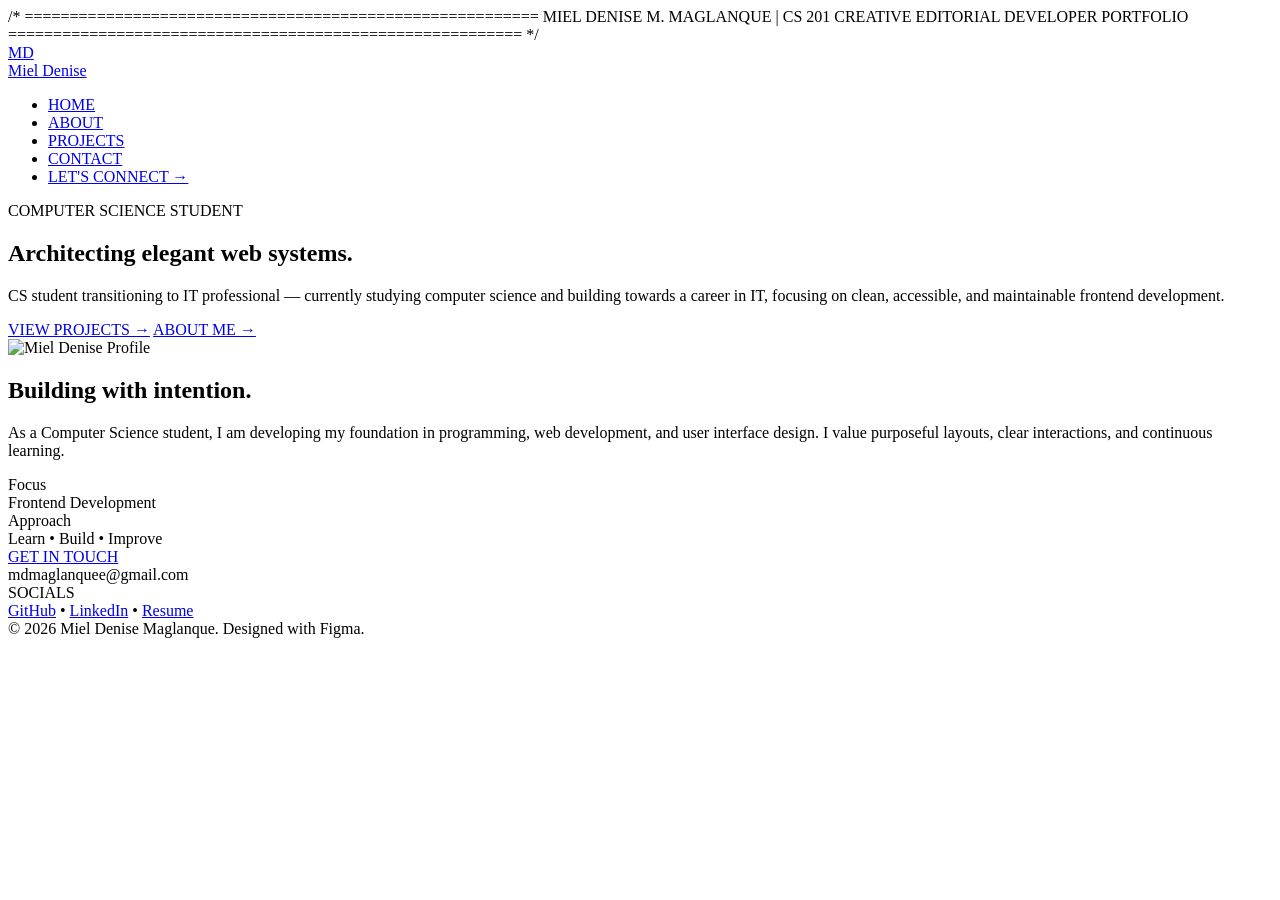
==== index.html @ 734ed011 "Add files via upload" ====
/* =========================================================
   MIEL DENISE M. MAGLANQUE | CS 201
   CREATIVE EDITORIAL DEVELOPER PORTFOLIO
========================================================= */

<!DOCTYPE html>
<html lang="en">
<head>
  <meta charset="UTF-8">
  <meta name="viewport" content="width=device-width, initial-scale=1.0">
  <title>Miel Denise | Portfolio</title>
  <link rel="stylesheet" href="css/style.css">
</head>
<body>

  <!-- Site Header -->
  <header class="site-header">
    <div class="container nav-container">
      <a href="index.html" class="brand-logo">
        <div class="logo-circle">MD</div>
        <span class="brand-name">Miel Denise</span>
      </a>
      <nav>
        <ul class="nav-menu">
          <li><a href="index.html" class="nav-link active">HOME</a></li>
          <li><a href="about.html" class="nav-link">ABOUT</a></li>
          <li><a href="projects.html" class="nav-link">PROJECTS</a></li>
          <li><a href="contact.html" class="nav-link">CONTACT</a></li>
          <li><a href="contact.html" class="btn-connect-header">LET'S CONNECT &rarr;</a></li>
        </ul>
      </nav>
    </div>
  </header>

  <main class="container">
    <!-- Hero Section -->
    <section class="hero-section">
      <div class="hero-content">
        <div class="hero-subtag">COMPUTER SCIENCE STUDENT</div>
        <h1 class="hero-title">Architecting elegant web systems.</h1>
        <p class="hero-description">
          CS student transitioning to IT professional &mdash; currently studying computer science and building towards a career in IT, focusing on clean, accessible, and maintainable frontend development.
        </p>
        <div class="hero-actions">
          <a href="projects.html" class="btn-primary">VIEW PROJECTS &rarr;</a>
          <a href="about.html" class="btn-secondary">ABOUT ME &rarr;</a>
        </div>
      </div>
      <div class="hero-image-wrapper">
        <div class="hero-image-bg"></div>
        <img src="img/home-pic.jpg" alt="Miel Denise Profile" class="hero-img">
      </div>
    </section>

    <!-- Statement Section -->
    <section class="statement-section">
      <div class="statement-grid">
        <div>
          <h2 class="statement-heading">Building with intention.</h2>
          <p class="statement-text">
            As a Computer Science student, I am developing my foundation in programming, web development, and user interface design. I value purposeful layouts, clear interactions, and continuous learning.
          </p>
        </div>
        <div class="statement-meta">
          <div>
            <div class="meta-label">Focus</div>
            <div class="meta-value">Frontend Development</div>
          </div>
          <div>
            <div class="meta-label">Approach</div>
            <div class="meta-value">Learn &bull; Build &bull; Improve</div>
          </div>
        </div>
      </div>
    </section>
  </main>

  <!-- Site Footer -->
<footer class="site-footer">
    <div class="container">
      <div class="footer-grid">

        <div>
          <div class="footer-col-title">
            <a href="contact.html" class="footer-title-link">GET IN TOUCH</a>
          </div>
          <span class="footer-col-link">mdmaglanquee@gmail.com</span>
        </div>

        <div>
          <div class="footer-col-title">SOCIALS</div>
          <div class="footer-social-links">
            <a href="https://github.com/mieldenise" target="_blank">GitHub</a> &bull;
            <a href="https://www.linkedin.com/in/miel-denise-maglanque-66a54034a" target="_blank">LinkedIn</a> &bull;
            <a href="resume.pdf" target="_blank">Resume</a>
          </div>
        </div>

      </div>

      <div class="footer-copyright">
        &copy; 2026 Miel Denise Maglanque. Designed with Figma.
      </div>
    </div>
  </footer>

  <script src="js/main.js"></script>
</body>
</html>
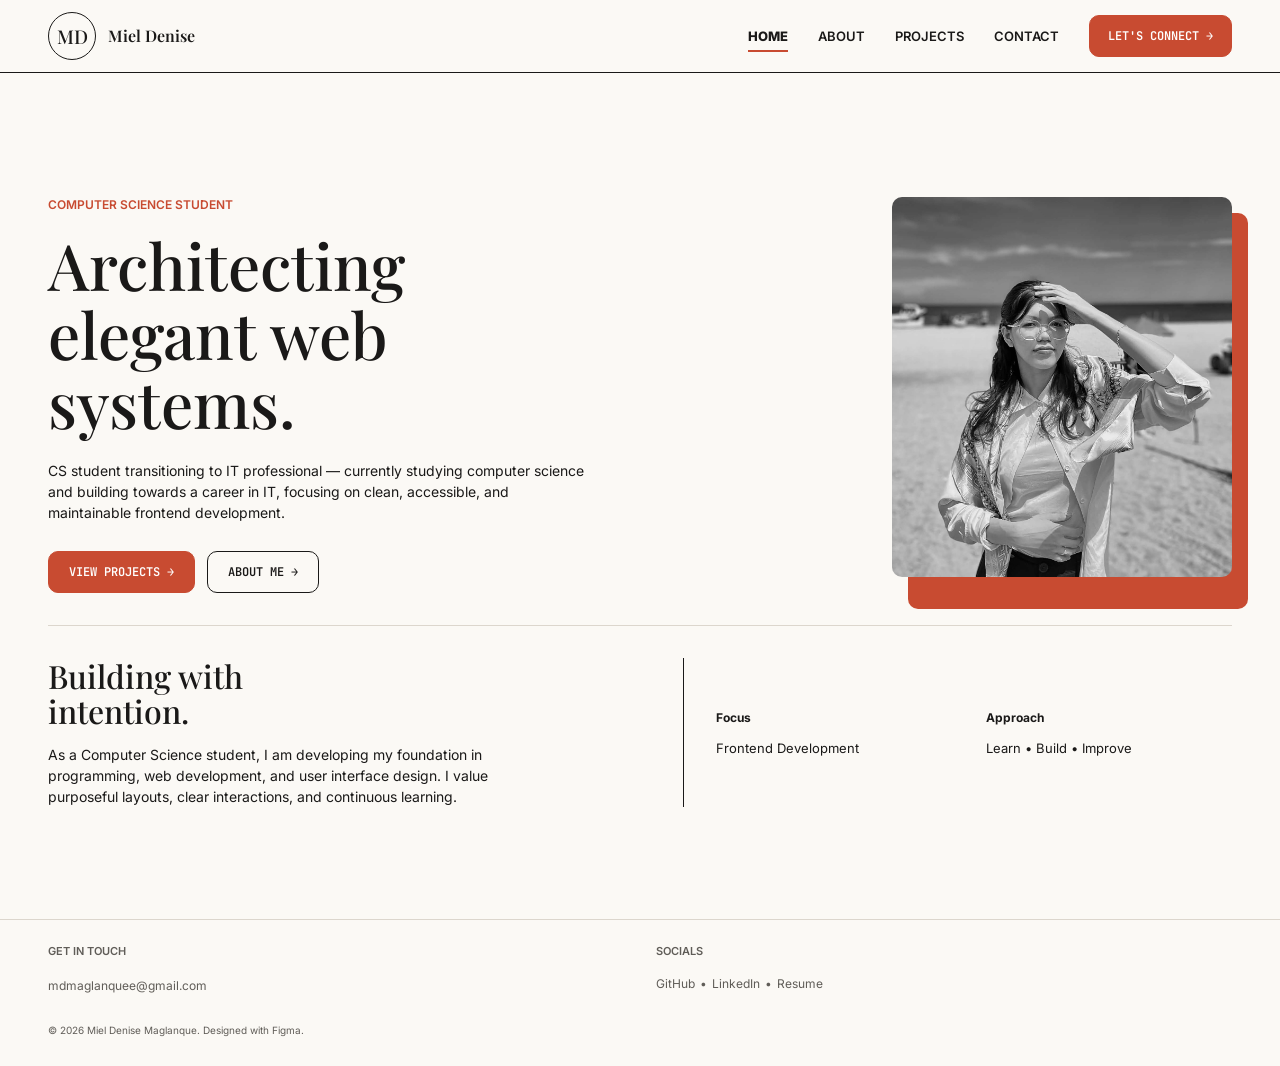
==== commit 38ff2bdf: "Update index.html" ====
--- a/index.html
+++ b/index.html
@@ -1,7 +1,7 @@
-/* =========================================================
+<!-- =========================================================
    MIEL DENISE M. MAGLANQUE | CS 201
    CREATIVE EDITORIAL DEVELOPER PORTFOLIO
-========================================================= */
+========================================================= -->
 
 <!DOCTYPE html>
 <html lang="en">
@@ -106,4 +106,4 @@
 
   <script src="js/main.js"></script>
 </body>
-</html>+</html>
--- a/css/style.css
+++ b/css/style.css
@@ -0,0 +1,2454 @@
+
+/* =========================================================
+   MIEL DENISE M. MAGLANQUE | CS 201
+   CREATIVE EDITORIAL DEVELOPER PORTFOLIO
+========================================================= */
+
+@import url('https://fonts.googleapis.com/css2?family=Inter:wght@400;500;600;700;800&family=JetBrains+Mono:wght@400;500;600;700&family=Playfair+Display:ital,wght@0,400;0,500;0,600;0,700;1,400;1,500&display=swap');
+
+:root {
+
+  /* Color System */
+  --color-white: #FFFFFF;
+
+  --bg-primary: #FBF9F5;
+  --bg-surface: #F1ECE1;
+
+  --text-main: #1A1918;
+  --text-muted: #605D58;
+
+  --accent-primary: #C84B31;
+  --accent-hover: #9E3A25;
+
+  --border-color: #1A1918;
+  --border-subtle: #DCD6CD;
+
+  /* Typography */
+  --font-display: 'Playfair Display', Georgia, serif;
+  --font-body: 'Inter', Arial, sans-serif;
+  --font-mono: 'JetBrains Mono', monospace;
+
+  /* Font Sizes */
+  --display-size: 64px;
+  --h1-size: 48px;
+  --h2-size: 32px;
+  --h3-size: 20px;
+
+  --body-size: 14px;
+  --nav-size: 15px;
+  --small-size: 12px;
+  --button-size: 12px;
+
+  /* Spacing System */
+  --space-1: 4px;
+  --space-2: 8px;
+  --space-3: 12px;
+  --space-4: 16px;
+  --space-5: 24px;
+  --space-6: 32px;
+  --space-7: 40px;
+  --space-8: 48px;
+  --space-9: 64px;
+  --space-10: 80px;
+
+  /* Layout */
+  --container-width: 1200px;
+  --desktop-padding: 48px;
+  --tablet-padding: 40px;
+  --mobile-padding: 16px;
+
+  /* Border Radius */
+  --radius: 10px;
+
+  /* Transitions */
+  --transition: 0.25s ease;
+
+}
+
+
+/* =========================================================
+   RESET & BASE STYLES
+========================================================= */
+
+*,
+*::before,
+*::after {
+  box-sizing: border-box;
+  margin: 0;
+  padding: 0;
+}
+
+html {
+  scroll-behavior: smooth;
+  font-size: 16px;
+}
+
+body {
+  background: var(--bg-primary);
+  color: var(--text-main);
+  font-family: var(--font-body);
+  font-size: var(--body-size);
+  line-height: 1.5;
+  min-height: 100vh;
+  overflow-x: hidden;
+}
+
+img {
+  display: block;
+  max-width: 100%;
+}
+
+a {
+  color: inherit;
+  text-decoration: none;
+}
+
+button,
+input,
+textarea {
+  font: inherit;
+}
+
+button {
+  cursor: pointer;
+}
+
+ul,
+ol {
+  list-style: none;
+}
+
+p {
+  color: var(--text-main);
+}
+
+::selection {
+  background: var(--accent-primary);
+  color: var(--color-white);
+}
+
+
+/* =========================================================
+   TYPOGRAPHY
+========================================================= */
+
+h1,
+h2,
+h3,
+h4,
+h5,
+h6 {
+  color: var(--text-main);
+  font-family: var(--font-display);
+  font-weight: 500;
+  line-height: 1.1;
+}
+
+h1 {
+  font-size: var(--h1-size);
+}
+
+h2 {
+  font-size: var(--h2-size);
+}
+
+h3 {
+  font-size: var(--h3-size);
+}
+
+p {
+  font-family: var(--font-body);
+  font-size: var(--body-size);
+  line-height: 1.45;
+}
+
+.section-tag,
+.hero-subtag,
+.meta-label,
+.footer-col-title,
+.process-step-num,
+.process-step-title,
+.meta-group-title {
+  font-family: var(--font-body);
+}
+
+
+/* =========================================================
+  DITOOOOOOOOO CONTAINER & LAYOUT
+========================================================= */
+
+.container {
+  width: min(
+    calc(100% - (var(--desktop-padding) * 2)),
+    var(--container-width)
+  );
+
+  margin-inline: auto;
+}
+
+
+/* =========================================================
+   HEADER / NAVIGATION HERE
+========================================================= */
+
+.site-header {
+  width: 100%;
+  background: var(--bg-primary);
+  border-bottom: 1px solid var(--border-color);
+}
+
+.nav-container {
+  min-height: 72px;
+
+  display: flex;
+  align-items: center;
+  justify-content: space-between;
+
+  gap: 32px;
+}
+
+
+/* Brand */
+
+.brand-logo {
+  display: inline-flex;
+  align-items: center;
+  gap: 12px;
+
+  flex-shrink: 0;
+}
+
+.logo-circle {
+  width: 48px;
+  height: 48px;
+
+  border: 1px solid var(--border-color);
+  border-radius: 50%;
+
+  display: flex;
+  align-items: center;
+  justify-content: center;
+
+  font-family: var(--font-display);
+  font-size: 19px;
+  font-weight: 500;
+
+  color: var(--text-main);
+  background: var(--bg-primary);
+}
+
+.brand-name {
+  font-family: var(--font-display);
+  font-size: 16px;
+  font-weight: 600;
+  white-space: nowrap;
+}
+
+
+/* Desktop Navigation */
+
+nav {
+  margin-left: auto;
+}
+
+.nav-menu {
+  display: flex;
+  align-items: center;
+  justify-content: flex-end;
+
+  gap: 30px;
+}
+
+.nav-link {
+  position: relative;
+
+  display: inline-block;
+
+  padding: 26px 0;
+
+  font-family: var(--font-body);
+  font-size: 13px;
+  font-weight: 600;
+  line-height: 1;
+
+  color: var(--text-main);
+
+  transition:
+    color var(--transition),
+    font-weight var(--transition);
+}
+
+/* Hover */
+
+.nav-link:hover {
+  color: var(--accent-primary);
+}
+
+/* Selected / Active */
+
+.nav-link.active {
+  font-weight: 800;
+}
+
+/* Terracotta active underline */
+
+.nav-link.active::after {
+  content: '';
+
+  position: absolute;
+  left: 0;
+  right: 0;
+  bottom: 17px;
+
+  height: 2px;
+
+  background: var(--accent-primary);
+}
+
+
+/* Header Connect Button */
+
+.btn-connect-header {
+  display: inline-flex;
+  align-items: center;
+  justify-content: center;
+
+  padding: 11px 18px;
+
+  border: 1px solid var(--accent-primary);
+  border-radius: var(--radius);
+
+  background: var(--accent-primary);
+  color: var(--color-white);
+
+  font-family: var(--font-mono);
+  font-size: var(--button-size);
+  font-weight: 600;
+  white-space: nowrap;
+
+  transition:
+    background var(--transition),
+    border-color var(--transition),
+    transform var(--transition);
+}
+
+.btn-connect-header:hover {
+  background: var(--accent-hover);
+  border-color: var(--accent-hover);
+  color: var(--color-white);
+  transform: translateY(-1px);
+}
+
+
+/* Mobile Menu Toggle */
+
+.mobile-menu-toggle {
+  display: none;
+
+  width: 40px;
+  height: 40px;
+
+  align-items: center;
+  justify-content: center;
+
+  border: 0;
+  background: transparent;
+
+  color: var(--text-main);
+}
+
+.hamburger-icon {
+  width: 20px;
+
+  display: flex;
+  flex-direction: column;
+  gap: 4px;
+}
+
+.hamburger-icon span {
+  display: block;
+
+  width: 100%;
+  height: 1.5px;
+
+  background: var(--text-main);
+}
+
+
+/* =========================================================
+   SHARED COMPONENTS HERREEEEE
+========================================================= */
+
+/* Section Labels */
+
+.section-tag,
+.hero-subtag {
+  color: var(--accent-primary);
+
+  font-family: var(--font-body);
+  font-size: 12px;
+  font-weight: 600;
+  line-height: 1.4;
+
+  letter-spacing: 0;
+  text-transform: uppercase;
+}
+
+
+/* Buttons */
+
+.btn-primary,
+.btn-secondary {
+  display: inline-flex;
+  align-items: center;
+  justify-content: center;
+
+  min-height: 40px;
+  padding: 11px 20px;
+
+  border-radius: var(--radius);
+
+  font-family: var(--font-mono);
+  font-size: var(--button-size);
+  font-weight: 600;
+
+  transition:
+    background var(--transition),
+    color var(--transition),
+    border-color var(--transition),
+    transform var(--transition);
+}
+
+.btn-primary {
+  background: var(--accent-primary);
+  color: var(--color-white);
+  border: 1px solid var(--accent-primary);
+}
+
+.btn-primary:hover {
+  background: var(--accent-hover);
+  border-color: var(--accent-hover);
+  transform: translateY(-1px);
+}
+
+.btn-secondary {
+  background: transparent;
+  color: var(--text-main);
+  border: 1px solid var(--border-color);
+}
+
+.btn-secondary:hover {
+  background: var(--text-main);
+  color: var(--color-white);
+}
+
+
+/* Shared Focus Style */
+
+button:focus-visible,
+a:focus-visible,
+input:focus-visible,
+textarea:focus-visible {
+  outline: 2px solid var(--accent-primary);
+  outline-offset: 4px;
+}
+
+
+/* Dividers */
+
+.section-divider {
+  border: 0;
+  border-top: 1px solid var(--border-subtle);
+  margin: var(--space-6) 0;
+}
+
+
+/* =========================================================
+   HOME PAGE NEOWWWWWWWWW
+========================================================= */
+
+
+/* Hero Section */
+
+.hero-section {
+  display: grid;
+  grid-template-columns: minmax(0, 1fr) minmax(280px, 0.72fr);
+  align-items: center;
+
+  gap: 56px;
+
+  padding: 76px 0 32px;
+
+  border-bottom: 1px solid var(--border-subtle);
+}
+
+.hero-content {
+  min-width: 0;
+}
+
+.hero-subtag {
+  margin-bottom: 16px;
+}
+
+.hero-title {
+  max-width: 570px;
+
+  margin-bottom: 22px;
+
+  font-family: var(--font-display);
+  font-size: var(--display-size);
+  font-weight: 500;
+  line-height: 1.08;
+}
+
+.hero-description {
+  max-width: 540px;
+
+  margin-bottom: 28px;
+
+  font-size: 14px;
+  line-height: 1.5;
+  text-align: left;
+}
+
+.hero-actions {
+  display: flex;
+  flex-wrap: wrap;
+  align-items: center;
+  gap: 12px;
+}
+
+
+/* Hero Image */
+
+.hero-image-wrapper {
+  position: relative;
+
+  width: min(100%, 340px);
+
+  justify-self: end;
+  padding: 0 0 16px 0;
+}
+
+.hero-image-bg {
+  position: absolute;
+
+  width: 100%;
+  height: 100%;
+
+  top: 16px;
+  left: 16px;
+
+  background: var(--accent-primary);
+  border-radius: var(--radius);
+
+  z-index: 0;
+}
+
+.hero-img {
+  position: relative;
+  z-index: 1;
+
+  width: 100%;
+  height: 380px;
+
+  object-fit: cover;
+  object-position: center;
+
+  border-radius: var(--radius);
+  filter: grayscale(100%);
+}
+
+
+/* Statement */
+
+.statement-section {
+  padding: 32px 0 48px;
+}
+
+.statement-grid {
+  display: grid;
+  grid-template-columns: 1.1fr 1fr;
+
+  gap: 32px;
+  align-items: stretch;
+}
+
+.statement-heading {
+  font-size: 32px;
+  line-height: 1.1;
+
+  max-width: 320px;
+  margin-bottom: 16px;
+}
+
+.statement-text {
+  max-width: 470px;
+  font-size: 14px;
+  line-height: 1.5;
+}
+
+.statement-meta {
+  display: grid;
+  grid-template-columns: 1fr 1fr;
+
+  align-items: center;
+  gap: 24px;
+
+  border-left: 1px solid var(--border-color);
+  padding-left: 32px;
+}
+
+.meta-label {
+  font-size: 12px;
+  font-weight: 700;
+  margin-bottom: 12px;
+}
+
+.meta-value {
+  font-size: 13px;
+  line-height: 1.4;
+}
+
+
+/* =========================================================
+   ABOUT PAGEEEEEEEEEEE
+========================================================= */
+
+main.container {
+  padding-top: 48px;
+  padding-bottom: 48px;
+}
+
+
+/* About Intro */
+
+.about-hero {
+  display: grid;
+  grid-template-columns: minmax(0, 1fr) 280px;
+
+  gap: 40px;
+  align-items: center;
+
+  padding: 20px 0 24px;
+
+  border-bottom: 1px solid var(--border-subtle);
+}
+
+.about-title {
+  max-width: 500px;
+
+  margin: 14px 0 16px;
+
+  font-size: 42px;
+  line-height: 1.12;
+}
+
+.about-desc {
+  max-width: 510px;
+  font-size: 13px;
+  line-height: 1.5;
+}
+
+.about-image-card {
+  position: relative;
+  width: auto;
+  padding: 0 10px 10px 0;
+}
+
+.about-image-card::after {
+  content: '';
+
+  position: absolute;
+  right: 0;
+  bottom: 0;
+
+  width: 75%;
+  height: 75%;
+
+  background: var(--accent-primary);
+  border-radius: var(--radius);
+
+  z-index: 0;
+}
+
+.about-img {
+  position: relative;
+  z-index: 1;
+
+  width: auto;
+  height: auto;
+
+  object-fit: cover;
+  object-position: center;
+
+  border-radius: var(--radius);
+  filter: grayscale(100%);
+}
+
+
+/* Journey */
+
+.about-hero + .section-tag {
+  margin-top: 22px;
+}
+
+.about-cards-grid {
+  display: grid;
+  grid-template-columns: repeat(3, minmax(0, 1fr));
+
+  gap: 16px;
+
+  margin: 16px 0 24px;
+}
+
+.info-card {
+  background: var(--bg-surface);
+  border: 1px solid transparent;
+  border-radius: var(--radius);
+
+  padding: 24px 20px;
+
+  min-width: 0;
+}
+
+.card-icon {
+  width: 38px;
+  height: 38px;
+
+  object-fit: contain;
+
+  margin-bottom: 18px;
+}
+
+.info-card h3 {
+  font-family: var(--font-display);
+  font-size: 18px;
+  margin-bottom: 12px;
+}
+
+.info-card p {
+  font-size: 12px;
+  line-height: 1.45;
+}
+
+
+/* Skills */
+
+.skills-section {
+  margin-top: 16px;
+  margin-bottom: 32px;
+}
+
+.skills-grid {
+  display: grid;
+  grid-template-columns: repeat(4, minmax(0, 1fr));
+
+  gap: 16px;
+}
+
+.skill-card {
+  background: var(--bg-surface);
+  border-radius: var(--radius);
+
+  padding: 24px 20px;
+}
+
+.skill-card img {
+  width: 40px;
+  height: 40px;
+
+  object-fit: contain;
+
+  margin-bottom: 16px;
+}
+
+.skill-card h4 {
+  font-size: 17px;
+  margin-bottom: 12px;
+}
+
+.skill-card p {
+  font-size: 12px;
+  line-height: 1.5;
+}
+
+
+/* Quote */
+
+.quote-banner {
+  display: flex;
+  flex-direction: column;
+  align-items: center;
+  justify-content: center;
+
+  min-height: 100px;
+
+  padding: 24px;
+
+  border-radius: var(--radius);
+  background: #F3DDD7;
+
+  text-align: center;
+}
+
+.quote-text {
+  font-family: var(--font-display);
+  font-size: 14px;
+  font-style: italic;
+  line-height: 1.5;
+
+  max-width: 450px;
+}
+
+.quote-author {
+  margin-top: 4px;
+
+  font-family: var(--font-display);
+  font-size: 13px;
+  font-style: italic;
+}
+
+
+/* =========================================================
+   PROJECTS PAGEEEEEEEEEEEEE
+========================================================= */
+
+.projects-header {
+  padding-top: 8px;
+}
+
+.projects-header-grid {
+  display: grid;
+  grid-template-columns: minmax(0, 1fr) minmax(260px, 0.75fr);
+
+  align-items: end;
+  gap: 40px;
+
+  padding: 20px 0 24px;
+}
+
+.projects-title {
+  font-size: 42px;
+  line-height: 1.1;
+
+  margin: 10px 0 16px;
+}
+
+.projects-subtitle {
+  max-width: 500px;
+
+  font-size: 13px;
+  line-height: 1.5;
+}
+
+
+/* Toolbar */
+
+.projects-toolbar {
+  display: flex;
+  flex-direction: column;
+  align-items: stretch;
+  gap: 12px;
+}
+
+.search-box {
+  display: flex;
+  align-items: center;
+
+  width: 100%;
+  height: 40px;
+
+  border: 1px solid var(--border-color);
+  border-radius: 24px;
+
+  padding: 0 12px;
+}
+
+.search-box input {
+  flex: 1;
+  min-width: 0;
+
+  border: 0;
+  outline: 0;
+
+  background: transparent;
+
+  font-family: var(--font-body);
+  font-size: 12px;
+  color: var(--text-main);
+}
+
+.search-box input::placeholder {
+  color: var(--text-muted);
+}
+
+.search-icon {
+  width: 18px;
+  height: 18px;
+  object-fit: contain;
+}
+
+.filter-buttons {
+  display: flex;
+  flex-wrap: wrap;
+  gap: 8px;
+}
+
+.filter-btn {
+  padding: 7px 14px;
+
+  border: 1px solid var(--border-color);
+  border-radius: var(--radius);
+
+  background: transparent;
+  color: var(--text-main);
+
+  font-family: var(--font-body);
+  font-size: 12px;
+  font-weight: 500;
+
+  transition:
+    background var(--transition),
+    color var(--transition);
+}
+
+.filter-btn:hover,
+.filter-btn.active {
+  background: var(--accent-primary);
+  border-color: var(--accent-primary);
+  color: var(--color-white);
+}
+
+
+/* Project List */
+
+.projects-list {
+  display: grid;
+  grid-template-columns: repeat(2, minmax(0, 1fr));
+
+  gap: 24px;
+
+  padding: 16px 0;
+}
+
+.project-card {
+  width: 100%;
+
+  border: 1px solid var(--border-color);
+  border-radius: var(--radius);
+
+  background: var(--bg-primary);
+
+  overflow: hidden;
+}
+
+.project-card-img {
+  width: 100%;
+  height: 250px;
+
+  object-fit: cover;
+  object-position: center;
+}
+
+.project-card-body {
+  padding: 20px;
+}
+
+.project-card-title {
+  font-size: 24px;
+  margin-bottom: 10px;
+}
+
+.project-tags {
+  display: flex;
+  flex-wrap: wrap;
+  gap: 6px;
+
+  margin-bottom: 14px;
+}
+
+.tag-pill {
+  padding: 4px 9px;
+
+  border: 1px solid var(--border-color);
+  border-radius: 20px;
+
+  font-size: 10px;
+  font-weight: 500;
+}
+
+.project-card-desc {
+  font-size: 13px;
+  line-height: 1.5;
+
+  margin-bottom: 18px;
+}
+
+.link-view-details {
+  color: var(--accent-primary);
+
+  font-family: var(--font-mono);
+  font-size: 12px;
+  font-weight: 600;
+
+  transition: color var(--transition);
+}
+
+.link-view-details:hover {
+  color: var(--accent-hover);
+  text-decoration: underline;
+}
+
+
+/* =========================================================
+   CASE STUDY PAGEEEEEEEEEEE
+========================================================= */
+
+.case-study-header {
+  padding-top: 8px;
+  padding-bottom: 20px;
+}
+
+.back-link {
+  display: inline-block;
+
+  margin-bottom: 16px;
+
+  color: var(--accent-primary);
+
+  font-family: var(--font-mono);
+  font-size: 11px;
+  font-weight: 500;
+}
+
+.back-link:hover {
+  color: var(--accent-hover);
+  text-decoration: underline;
+}
+
+.case-study-title {
+  font-size: 42px;
+  line-height: 1.1;
+
+  margin-bottom: 14px;
+}
+
+.case-study-subtitle {
+  max-width: 540px;
+
+  font-size: 13px;
+  line-height: 1.5;
+}
+
+
+/* Hero */
+
+.case-study-hero-grid {
+  display: grid;
+  grid-template-columns: minmax(0, 1fr) minmax(0, 1fr);
+
+  gap: 24px;
+  align-items: start;
+
+  margin-bottom: 48px;
+}
+
+.case-study-main-img {
+  width: 100%;
+  height: 300px;
+
+  object-fit: cover;
+  object-position: center;
+
+  border-radius: var(--radius);
+}
+
+.overview-box {
+  border: 1px solid var(--border-color);
+  border-radius: var(--radius);
+
+  padding: 20px;
+}
+
+.overview-box h3 {
+  font-size: 20px;
+  margin-bottom: 12px;
+}
+
+.overview-box p {
+  font-size: 13px;
+  line-height: 1.45;
+
+  margin-bottom: 16px;
+}
+
+.meta-group {
+  margin-top: 16px;
+}
+
+.meta-group-title {
+  color: var(--text-main);
+
+  font-size: 12px;
+  font-weight: 700;
+
+  margin-bottom: 4px;
+}
+
+.meta-group-desc {
+  font-family: var(--font-body);
+  font-size: 12px;
+  line-height: 1.45;
+}
+
+
+/* Process */
+
+.process-section {
+  margin-bottom: 40px;
+}
+
+.process-title {
+  font-family: var(--font-display);
+  font-size: 32px;
+  font-weight: 500;
+
+  margin-bottom: 20px;
+}
+
+.process-grid {
+  display: grid;
+  grid-template-columns: repeat(2, minmax(0, 1fr));
+
+  gap: 24px;
+}
+
+.process-grid > div {
+  display: grid;
+  grid-template-columns: 40px minmax(0, 1fr);
+
+  column-gap: 12px;
+  row-gap: 4px;
+
+  padding: 0 0 20px;
+
+  border-bottom: 1px solid var(--border-subtle);
+}
+
+.process-step-num {
+  grid-row: span 2;
+
+  color: var(--accent-primary);
+
+  font-family: var(--font-display);
+  font-size: 22px;
+  line-height: 1;
+}
+
+.process-step-title {
+  font-family: var(--font-display);
+  font-size: 15px;
+  font-weight: 600;
+  line-height: 1.25;
+}
+
+.process-step-desc {
+  grid-column: 2;
+
+  font-size: 12px;
+  line-height: 1.45;
+}
+
+
+/* Solution and Result */
+
+.solution-result-grid {
+  display: grid;
+  grid-template-columns: repeat(2, minmax(0, 1fr));
+
+  gap: 24px;
+
+  margin-bottom: 32px;
+}
+
+.solution-result-grid > div {
+  min-width: 0;
+}
+
+.solution-result-grid > div + div {
+  border-left: 1px solid var(--border-color);
+  padding-left: 24px;
+}
+
+.solution-result-grid .process-title {
+  font-size: 24px;
+  margin-bottom: 12px !important;
+}
+
+
+/* Takeaways */
+
+.takeaways-banner {
+  display: flex;
+  flex-direction: column;
+  align-items: center;
+
+  padding: 24px;
+
+  background: #F3DDD7;
+  border-radius: var(--radius);
+
+  text-align: center;
+
+  margin-bottom: 24px;
+}
+
+.takeaways-title {
+  font-family: var(--font-display);
+  font-size: 16px;
+  font-style: italic;
+
+  margin-bottom: 10px;
+}
+
+.takeaways-list {
+  font-family: var(--font-body);
+  font-size: 12px;
+  line-height: 1.6;
+}
+
+
+/* =========================================================
+   CONTACT PAGEEEEEEEEEE
+========================================================= */
+
+.contact-section {
+  padding: 8px 0 48px;
+}
+
+.contact-grid {
+  display: grid;
+  grid-template-columns: minmax(0, 1fr) minmax(320px, 0.75fr);
+
+  gap: 64px;
+  align-items: start;
+
+  padding-top: 12px;
+}
+
+.contact-heading {
+  font-size: 48px;
+  line-height: 1.1;
+
+  margin: 40px 0 24px;
+}
+
+.contact-subtext {
+  max-width: 440px;
+
+  font-size: 14px;
+  line-height: 1.5;
+
+  margin-bottom: 32px;
+}
+
+
+/* Contact Details */
+
+.contact-details {
+  display: flex;
+  flex-direction: column;
+  gap: 18px;
+}
+
+.contact-item {
+  display: flex;
+  align-items: center;
+  gap: 16px;
+
+  font-size: 13px;
+}
+
+.contact-item img {
+  width: 20px;
+  height: 20px;
+
+  object-fit: contain;
+}
+
+.contact-item a:hover {
+  color: var(--accent-primary);
+}
+
+.contact-social-icons {
+  display: flex;
+  align-items: center;
+  gap: 16px;
+
+  margin-top: 6px;
+}
+
+.contact-social-icons img {
+  width: 20px;
+  height: 20px;
+
+  object-fit: contain;
+
+  transition: transform var(--transition);
+}
+
+.contact-social-icons a:hover img {
+  transform: translateY(-2px);
+}
+
+
+/* Contact Form */
+
+.contact-form-card {
+  border: 1px solid var(--border-color);
+  border-radius: var(--radius);
+
+  padding: 24px;
+
+  width: 100%;
+}
+
+.form-group {
+  display: flex;
+  flex-direction: column;
+  gap: 8px;
+
+  margin-bottom: 18px;
+}
+
+.form-group label {
+  font-family: var(--font-body);
+  font-size: 13px;
+  font-weight: 500;
+}
+
+.form-group input,
+.form-group textarea {
+  width: 100%;
+
+  border: 1px solid var(--border-color);
+  border-radius: 0;
+
+  background: transparent;
+
+  padding: 10px;
+
+  color: var(--text-main);
+
+  font-family: var(--font-body);
+  font-size: 12px;
+
+  outline: none;
+}
+
+.form-group input {
+  height: 40px;
+}
+
+.form-group textarea {
+  min-height: 120px;
+  resize: vertical;
+}
+
+.form-group input::placeholder,
+.form-group textarea::placeholder {
+  color: #C8C2B9;
+}
+
+.form-group input:focus,
+.form-group textarea:focus {
+  border-color: var(--accent-primary);
+  outline: 1px solid var(--accent-primary);
+}
+
+
+/* Send Button */
+
+.btn-send-message {
+  width: 100%;
+
+  min-height: 40px;
+  padding: 10px 16px;
+
+  border: 1px solid var(--accent-primary);
+  border-radius: 0;
+
+  background: var(--accent-primary);
+  color: var(--color-white);
+
+  font-family: var(--font-mono);
+  font-size: 11px;
+  font-weight: 600;
+
+  transition:
+    background var(--transition),
+    border-color var(--transition);
+}
+
+.btn-send-message:hover {
+  background: var(--accent-hover);
+  border-color: var(--accent-hover);
+}
+
+
+/* =========================================================
+   FOOTERRRRRRR DITO
+========================================================= */
+
+.site-footer {
+  width: 100%;
+
+  margin-top: 16px;
+  padding: 24px 0 28px;
+
+  border-top: 1px solid var(--border-subtle);
+
+  color: var(--text-muted);
+
+  font-family: var(--font-body);
+}
+
+
+/* Footer Grid */
+
+.footer-grid {
+  display: grid;
+  grid-template-columns: 1fr 1fr;
+
+  gap: 32px;
+
+  margin-bottom: 28px;
+}
+
+.footer-col-title {
+  color: var(--text-muted);
+
+  font-family: var(--font-body);
+  font-size: 11px;
+  font-weight: 600;
+
+  line-height: 1.4;
+  text-transform: uppercase;
+
+  margin-bottom: 14px;
+}
+
+.footer-col-link,
+.footer-social-links,
+.footer-social-links a {
+  color: var(--text-muted);
+
+  font-family: var(--font-body);
+  font-size: 12px;
+  font-weight: 400;
+
+  line-height: 1.6;
+}
+
+.footer-col-link:hover,
+.footer-social-links a:hover {
+  color: var(--accent-primary);
+  text-decoration: underline;
+}
+
+.footer-social-links {
+  display: flex;
+  flex-wrap: wrap;
+  align-items: center;
+  gap: 5px;
+}
+
+.footer-title-link {
+    color: inherit;
+    text-decoration: none;
+    display: inline-block;
+    cursor: pointer;
+    transition: color 0.3s ease, transform 0.3s ease;
+}
+
+.footer-title-link:hover {
+    color: #AC6B4F;
+    transform: translateY(-2px);
+}
+
+/* Copyright */
+
+.footer-copyright {
+  color: var(--text-muted);
+
+  font-family: var(--font-body);
+  font-size: 10px;
+  font-weight: 400;
+
+  line-height: 1.5;
+}
+
+
+/* =========================================================
+   DESKTOP RESPONSIVEEEEEEE
+========================================================= */
+
+@media (max-width: 1199px) {
+
+  :root {
+    --desktop-padding: 40px;
+  }
+
+  .hero-section {
+    gap: 40px;
+  }
+
+  .hero-title {
+    font-size: 54px;
+  }
+
+  .nav-menu {
+    gap: 22px;
+  }
+
+  .nav-link {
+    font-size: 14px;
+  }
+
+  .contact-grid {
+    gap: 40px;
+  }
+
+}
+
+
+/* =========================================================
+   TABLET Approximately 768px!!!!
+========================================================= */
+
+@media (max-width: 900px) {
+
+  :root {
+    --desktop-padding: 32px;
+    --display-size: 48px;
+    --h1-size: 40px;
+    --h2-size: 30px;
+  }
+
+  .container {
+    width: calc(100% - 64px);
+  }
+
+  .nav-container {
+    min-height: 64px;
+  }
+
+  .logo-circle {
+    width: 40px;
+    height: 40px;
+    font-size: 17px;
+  }
+
+  .brand-name {
+    font-size: 14px;
+  }
+
+  .nav-menu {
+    gap: 18px;
+  }
+
+  .nav-link {
+    font-size: 13px;
+  }
+
+  .btn-connect-header {
+    padding: 9px 12px;
+    font-size: 10px;
+  }
+
+  .nav-link.active::after {
+    bottom: 15px;
+  }
+
+
+  /* Home */
+
+  .hero-section {
+    grid-template-columns: minmax(0, 1fr) minmax(220px, 0.8fr);
+    gap: 32px;
+
+    padding-top: 48px;
+  }
+
+  .hero-title {
+    font-size: 44px;
+  }
+
+  .hero-description {
+    font-size: 12px;
+  }
+
+  .hero-image-wrapper {
+    width: min(100%, 250px);
+  }
+
+  .hero-img {
+    height: 300px;
+  }
+
+  .statement-grid {
+    gap: 24px;
+  }
+
+  .statement-heading {
+    font-size: 28px;
+  }
+
+  .statement-text {
+    font-size: 12px;
+  }
+
+  .statement-meta {
+    padding-left: 24px;
+    gap: 16px;
+  }
+
+  .meta-value {
+    font-size: 11px;
+  }
+
+
+  /* About */
+
+  .about-hero {
+    grid-template-columns: minmax(0, 1fr) 200px;
+    gap: 24px;
+  }
+
+  .about-title {
+    font-size: 32px;
+  }
+
+  .about-desc {
+    font-size: 11px;
+  }
+
+  .about-img {
+    height: 140px;
+  }
+
+  .about-cards-grid {
+    gap: 12px;
+  }
+
+  .info-card {
+    padding: 16px 14px;
+  }
+
+  .info-card p {
+    font-size: 10px;
+  }
+
+  .skills-grid {
+    grid-template-columns: repeat(2, minmax(0, 1fr));
+    gap: 16px;
+  }
+
+
+  /* Projects */
+
+  .projects-header-grid {
+    grid-template-columns: minmax(0, 1fr) minmax(220px, 0.75fr);
+    gap: 24px;
+  }
+
+  .projects-title {
+    font-size: 32px;
+  }
+
+  .projects-subtitle {
+    font-size: 11px;
+  }
+
+  .projects-list {
+    grid-template-columns: 1fr;
+  }
+
+  .project-card {
+    max-width: 480px;
+  }
+
+  .project-card-img {
+    height: 230px;
+  }
+
+
+  /* Case Study */
+
+  .case-study-hero-grid {
+    gap: 16px;
+  }
+
+  .case-study-main-img {
+    height: 240px;
+  }
+
+  .overview-box {
+    padding: 16px;
+  }
+
+  .process-grid {
+    gap: 16px;
+  }
+
+  .process-step-title {
+    font-size: 13px;
+  }
+
+  .process-step-desc {
+    font-size: 10px;
+  }
+
+
+  /* Contact */
+
+  .contact-grid {
+    grid-template-columns: minmax(0, 1fr) minmax(240px, 0.85fr);
+    gap: 32px;
+  }
+
+  .contact-heading {
+    font-size: 40px;
+  }
+
+  .contact-subtext {
+    font-size: 12px;
+  }
+
+  .contact-form-card {
+    padding: 18px;
+  }
+
+}
+
+
+/* =========================================================
+   MOBILE NAVIGATION 390px / 360px !!!!
+========================================================= */
+
+@media (max-width: 767px) {
+
+  :root {
+    --mobile-padding: 16px;
+
+    --display-size: 36px;
+    --h1-size: 32px;
+    --h2-size: 26px;
+    --h3-size: 20px;
+  }
+
+  body {
+    font-size: 12px;
+  }
+
+  .container {
+    width: calc(100% - 32px);
+  }
+
+  main.container {
+    padding-top: 28px;
+    padding-bottom: 24px;
+  }
+
+
+  /* Header */
+
+  .site-header {
+    position: relative;
+    z-index: 100;
+  }
+
+  .nav-container {
+    min-height: 58px;
+    gap: 12px;
+  }
+
+  .brand-logo {
+    gap: 10px;
+  }
+
+  .logo-circle {
+    width: 38px;
+    height: 38px;
+
+    font-size: 16px;
+  }
+
+  .brand-name {
+    font-family: var(--font-display);
+    font-size: 13px;
+  }
+
+  .mobile-menu-toggle {
+    display: flex;
+  }
+
+  .desktop-nav {
+    position: static;
+  }
+
+  .nav-container > nav {
+    margin-left: auto;
+  }
+
+  .nav-container > .btn-connect-header {
+    display: none;
+  }
+
+  .nav-menu {
+    display: none;
+
+    position: absolute;
+    top: 58px;
+    left: 0;
+    right: 0;
+
+    flex-direction: column;
+    align-items: stretch;
+    gap: 0;
+
+    background: var(--bg-primary);
+    border-bottom: 1px solid var(--border-color);
+
+    padding: 8px 16px 16px;
+
+    z-index: 100;
+  }
+
+  .nav-menu.open {
+    display: flex;
+  }
+
+  .nav-menu li {
+    width: 100%;
+  }
+
+  .nav-link {
+    display: block;
+
+    width: 100%;
+    padding: 14px 0;
+
+    font-size: 15px;
+    font-weight: 600;
+  }
+
+  .nav-link.active {
+    font-weight: 800;
+  }
+
+  .nav-link.active::after {
+    left: 0;
+    right: auto;
+    bottom: 6px;
+
+    width: 28px;
+    height: 2px;
+  }
+
+  .nav-menu .btn-connect-header {
+    display: inline-flex;
+    margin-top: 10px;
+    width: 100%;
+  }
+
+
+  /* Shared */
+
+  .section-tag,
+  .hero-subtag {
+    font-size: 10px;
+  }
+
+  .section-divider {
+    margin: 24px 0;
+  }
+
+
+  /* Home */
+
+  .hero-section {
+    display: flex;
+    flex-direction: column;
+    align-items: stretch;
+    gap: 24px;
+
+    padding: 20px 0 24px;
+  }
+
+  .hero-title {
+    font-size: 34px;
+    line-height: 1.08;
+
+    margin-bottom: 16px;
+  }
+
+  .hero-description {
+    max-width: 100%;
+
+    font-size: 12px;
+    line-height: 1.4;
+
+    margin-bottom: 20px;
+
+    text-align: justify;
+  }
+
+  .hero-actions {
+    gap: 10px;
+  }
+
+  .btn-primary,
+  .btn-secondary {
+    min-height: 34px;
+    padding: 8px 14px;
+
+    font-size: 9px;
+  }
+
+  .hero-image-wrapper {
+    width: min(100%, 230px);
+
+    align-self: center;
+
+    margin-top: 4px;
+    padding: 0 10px 10px 0;
+  }
+
+  .hero-img {
+    height: 180px;
+  }
+
+  .hero-image-bg {
+    top: 10px;
+    left: 10px;
+  }
+
+  .statement-section {
+    padding: 24px 0 16px;
+  }
+
+  .statement-grid {
+    display: flex;
+    flex-direction: column;
+    gap: 20px;
+  }
+
+  .statement-heading {
+    font-size: 28px;
+    max-width: 100%;
+    margin-bottom: 14px;
+  }
+
+  .statement-text {
+    max-width: 100%;
+    font-size: 11px;
+    text-align: justify;
+  }
+
+  .statement-meta {
+    display: grid;
+    grid-template-columns: 1fr 1fr;
+
+    gap: 16px;
+
+    border-left: 0;
+    border-top: 1px solid var(--border-color);
+
+    padding: 16px 0 0;
+  }
+
+  .meta-label {
+    font-size: 10px;
+    margin-bottom: 8px;
+  }
+
+  .meta-value {
+    font-size: 10px;
+  }
+
+
+  /* About */
+
+  .about-hero {
+    display: flex;
+    flex-direction: column;
+    align-items: stretch;
+    gap: 20px;
+
+    padding: 16px 0 20px;
+  }
+
+  .about-title {
+    max-width: 100%;
+    font-size: 30px;
+    margin: 12px 0 14px;
+  }
+
+  .about-desc {
+    max-width: 100%;
+    font-size: 11px;
+    text-align: justify;
+  }
+
+  .about-cards-grid {
+    grid-template-columns: 1fr;
+    gap: 10px;
+
+    margin-top: 14px;
+  }
+
+  .about-image-card {
+      display: none;
+    }
+  
+  .info-card {
+    padding: 16px;
+  }
+
+  .card-icon {
+    width: 28px;
+    height: 28px;
+    margin-bottom: 12px;
+  }
+
+  .info-card h3 {
+    font-size: 18px;
+  }
+
+  .info-card p {
+    font-size: 11px;
+  }
+
+  .skills-grid {
+    grid-template-columns: repeat(2, minmax(0, 1fr));
+    gap: 12px;
+  }
+
+  .skill-card {
+    padding: 16px 12px;
+  }
+
+  .skill-card img {
+    width: 32px;
+    height: 32px;
+    margin-bottom: 12px;
+  }
+
+  .skill-card h4 {
+    font-size: 16px;
+    margin-bottom: 10px;
+  }
+
+  .skill-card p {
+    font-size: 10px;
+    line-height: 1.4;
+  }
+
+  .quote-banner {
+    min-height: 100px;
+    padding: 20px 16px;
+  }
+
+  .quote-text {
+    font-size: 13px;
+  }
+
+
+  /* Projects */
+
+  .projects-header-grid {
+    display: flex;
+    flex-direction: column;
+    align-items: stretch;
+    gap: 20px;
+
+    padding: 16px 0 20px;
+  }
+
+  .projects-title {
+    font-size: 32px;
+    margin: 12px 0 16px;
+  }
+
+  .projects-subtitle {
+    max-width: 100%;
+    font-size: 11px;
+    text-align: justify;
+  }
+
+  .projects-toolbar {
+    gap: 10px;
+  }
+
+  .search-box {
+    height: 38px;
+  }
+
+  .filter-buttons {
+    gap: 6px;
+  }
+
+  .filter-btn {
+    padding: 7px 12px;
+    font-size: 10px;
+  }
+
+  .projects-list {
+    grid-template-columns: 1fr;
+    gap: 16px;
+    padding: 12px 0;
+  }
+
+  .project-card {
+    width: 100%;
+  }
+
+  .project-card-img {
+    height: 190px;
+  }
+
+  .project-card-body {
+    padding: 16px;
+  }
+
+  .project-card-title {
+    font-size: 22px;
+  }
+
+  .project-card-desc {
+    font-size: 11px;
+  }
+
+
+  /* Case Study */
+
+  .case-study-header {
+    padding-top: 4px;
+    padding-bottom: 16px;
+  }
+
+  .back-link {
+    font-size: 9px;
+    margin-bottom: 12px;
+  }
+
+  .case-study-title {
+    font-size: 28px;
+    margin-bottom: 12px;
+  }
+
+  .case-study-subtitle {
+    font-size: 11px;
+    text-align: justify;
+  }
+
+  .case-study-hero-grid {
+    display: flex;
+    flex-direction: column;
+    gap: 12px;
+
+    margin-bottom: 28px;
+  }
+
+  .case-study-main-img {
+    width: 100%;
+    height: 190px;
+
+    border-radius: var(--radius);
+  }
+
+  .overview-box {
+    padding: 14px;
+  }
+
+  .overview-box h3 {
+    font-size: 17px;
+    margin-bottom: 10px;
+  }
+
+  .overview-box p {
+    font-size: 10px;
+    margin-bottom: 12px;
+  }
+
+  .meta-group {
+    margin-top: 12px;
+  }
+
+  .meta-group-title {
+    font-size: 10px;
+  }
+
+  .meta-group-desc {
+    font-size: 10px;
+  }
+
+  .process-section {
+    margin-bottom: 28px;
+  }
+
+  .process-title {
+    font-size: 26px;
+    margin-bottom: 16px;
+  }
+
+  .process-grid {
+    grid-template-columns: 1fr;
+    gap: 16px;
+  }
+
+  .process-grid > div {
+    grid-template-columns: 32px minmax(0, 1fr);
+
+    column-gap: 10px;
+
+    padding-bottom: 16px;
+  }
+
+  .process-step-num {
+    font-size: 20px;
+  }
+
+  .process-step-title {
+    font-size: 12px;
+  }
+
+  .process-step-desc {
+    font-size: 10px;
+    line-height: 1.45;
+  }
+
+  .solution-result-grid {
+    grid-template-columns: 1fr;
+    gap: 24px;
+
+    margin-bottom: 24px;
+  }
+
+  .solution-result-grid > div + div {
+    border-left: 0;
+    border-top: 1px solid var(--border-color);
+
+    padding-left: 0;
+    padding-top: 20px;
+  }
+
+  .solution-result-grid .process-title {
+    font-size: 24px;
+  }
+
+  .takeaways-banner {
+    padding: 20px 16px;
+  }
+
+  .takeaways-title {
+    font-size: 15px;
+  }
+
+  .takeaways-list {
+    font-size: 10px;
+  }
+
+
+  /* Contact */
+
+  .contact-section {
+    padding: 0 0 28px;
+  }
+
+  .contact-grid {
+    display: flex;
+    flex-direction: column;
+    gap: 28px;
+
+    padding-top: 0;
+  }
+
+  .contact-heading {
+    font-size: 38px;
+    margin: 28px 0 18px;
+  }
+
+  .contact-subtext {
+    max-width: 100%;
+    font-size: 12px;
+    line-height: 1.5;
+    text-align: justify;
+
+    margin-bottom: 24px;
+  }
+
+  .contact-details {
+    gap: 16px;
+  }
+
+  .contact-item {
+    gap: 12px;
+    font-size: 12px;
+  }
+
+  .contact-social-icons {
+    gap: 14px;
+    margin-top: 2px;
+  }
+
+  .contact-form-card {
+    width: 100%;
+    padding: 20px;
+  }
+
+  .form-group {
+    gap: 8px;
+    margin-bottom: 16px;
+  }
+
+  .form-group label {
+    font-size: 12px;
+  }
+
+  .form-group input {
+    height: 38px;
+  }
+
+  .form-group input,
+  .form-group textarea {
+    font-size: 11px;
+    padding: 9px;
+  }
+
+  .form-group textarea {
+    min-height: 100px;
+  }
+
+  .btn-send-message {
+    min-height: 38px;
+    font-size: 10px;
+  }
+
+
+  /* Footer */
+
+  .site-footer {
+    padding: 20px 0 24px;
+    margin-top: 12px;
+  }
+
+  .footer-grid {
+    grid-template-columns: 1fr 1fr;
+    gap: 16px;
+
+    margin-bottom: 24px;
+  }
+
+  .footer-col-title {
+    font-size: 9px;
+    margin-bottom: 10px;
+  }
+
+  .footer-col-link,
+  .footer-social-links,
+  .footer-social-links a {
+    font-size: 9px;
+    line-height: 1.6;
+  }
+
+  .footer-title-link {
+      color: #C84B31;
+      text-decoration: none;
+      display: inline-block;
+      font-weight: 1000;
+      cursor: pointer;
+      transition: color 0.3s ease, transform 0.3s ease;
+  }
+
+  .footer-title-link:hover {
+      color: #8F5039;
+      transform: translateY(-2px);
+  }
+
+  .footer-copyright {
+    font-size: 8px;
+  }
+
+}
+
+
+/* =========================================================
+   SMALL MOBILE 360px !!!!
+========================================================= */
+
+@media (max-width: 380px) {
+
+  .container {
+    width: calc(100% - 28px);
+  }
+
+  .hero-title {
+    font-size: 30px;
+  }
+
+  .hero-image-wrapper {
+    width: min(100%, 200px);
+  }
+
+  .statement-heading {
+    font-size: 25px;
+  }
+
+  .about-title {
+    font-size: 27px;
+  }
+
+  .projects-title {
+    font-size: 28px;
+  }
+
+  .case-study-title {
+    font-size: 26px;
+  }
+
+  .contact-heading {
+    font-size: 34px;
+  }
+
+  .skill-card {
+    padding: 14px 10px;
+  }
+
+  .skill-card p {
+    font-size: 9px;
+  }
+
+  .footer-grid {
+    gap: 10px;
+  }
+
+}
+
+/* =========================================================
+  ACCESSIBILITY / REDUCED MOTIONNNNNNNNNN
+========================================================= */
+
+@media (prefers-reduced-motion: reduce) {
+
+  *,
+  *::before,
+  *::after {
+    scroll-behavior: auto !important;
+    transition-duration: 0.01ms !important;
+    animation-duration: 0.01ms !important;
+  }
+
+}
